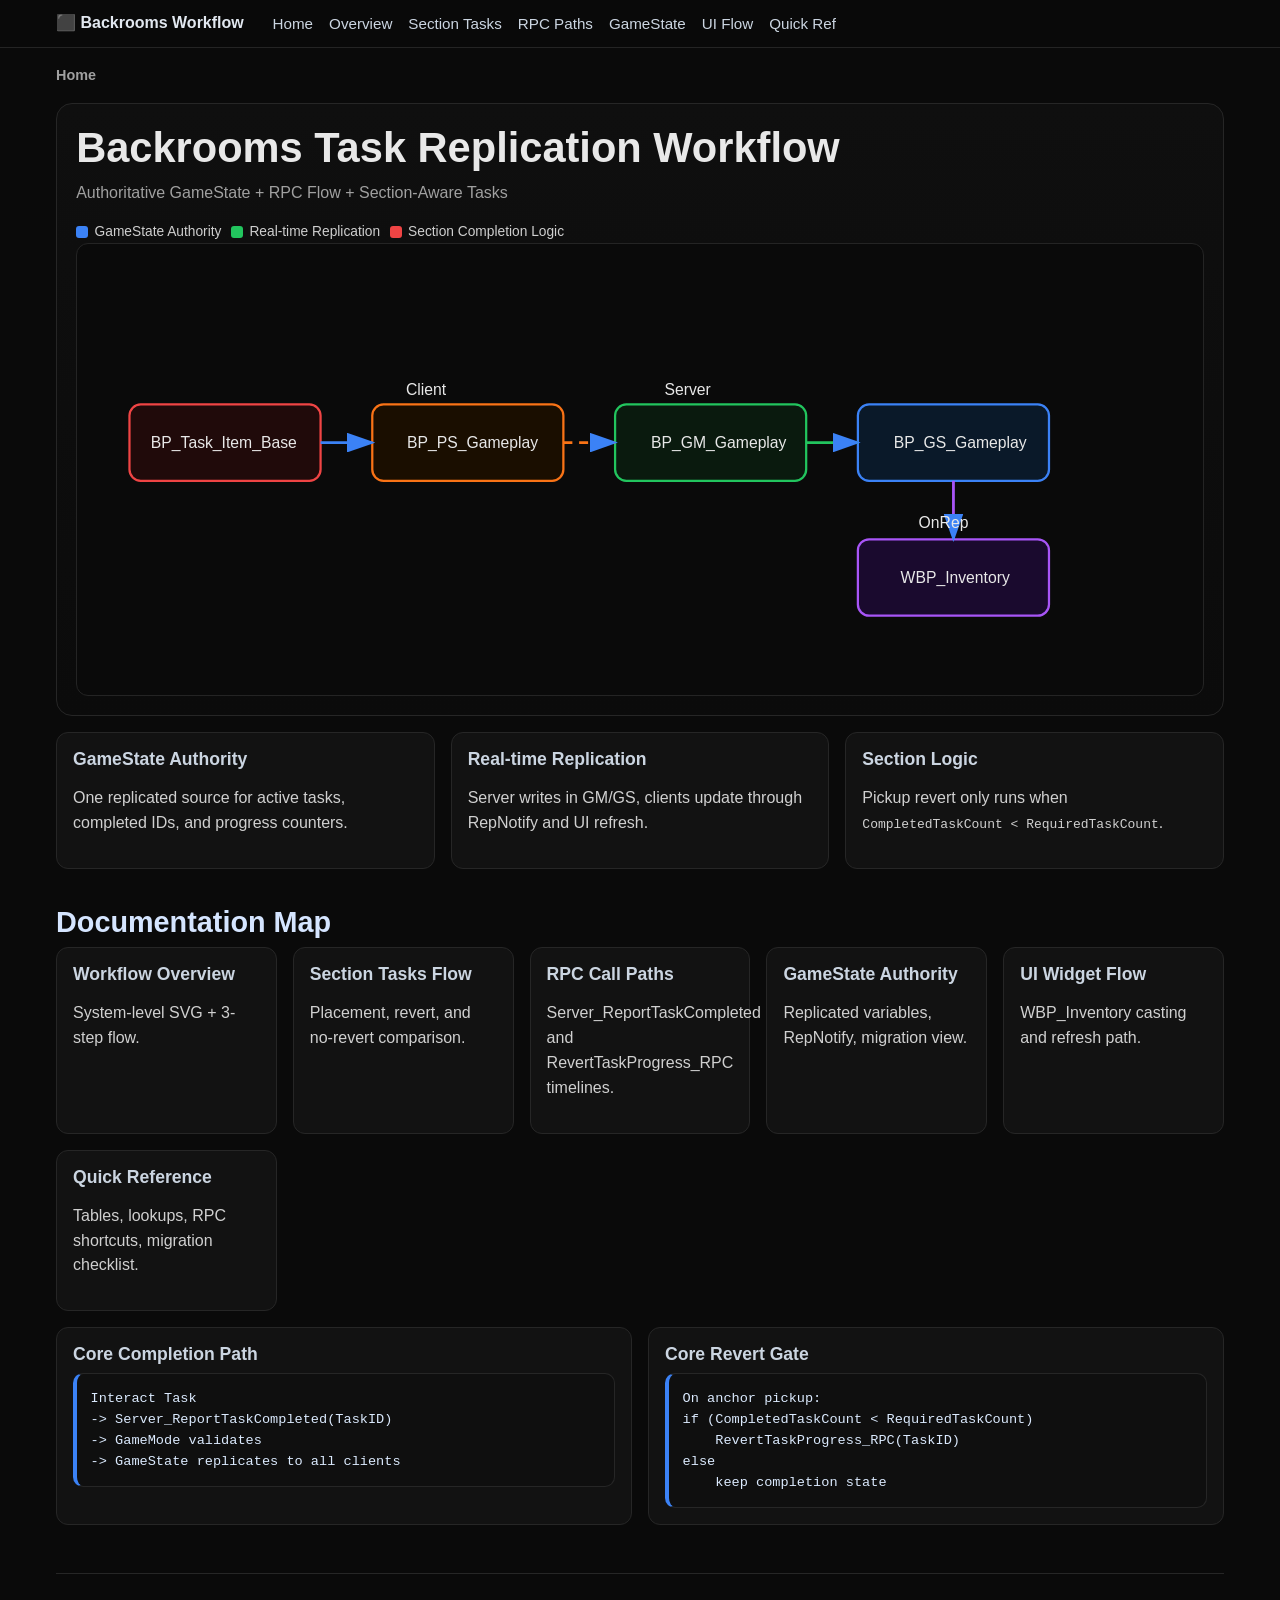
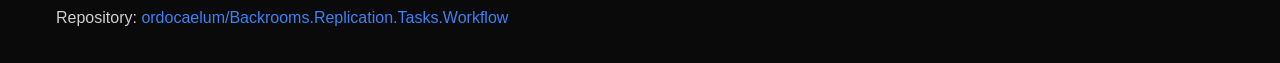
==== index.html @ 52500436 "docs: redesign workflow documentation with dark-theme diagram pages" ====
<!DOCTYPE html>
<html lang="en">
<head>
  <meta charset="UTF-8" />
  <meta name="viewport" content="width=device-width,initial-scale=1" />
  <title>Backrooms Task Replication Workflow</title>
  <link rel="stylesheet" href="docs/shared/style.css" />
  <link rel="stylesheet" href="docs/shared/layout.css" />
  <link rel="stylesheet" href="docs/shared/diagrams.css" />
  <link rel="stylesheet" href="docs/shared/animations.css" />
</head>
<body>
  <header class="nav"><div class="nav-inner"><span class="brand">⬛ Backrooms Workflow</span>
    <a href="index.html">Home</a><a href="docs/workflow-overview.html">Overview</a><a href="docs/section-tasks-flow.html">Section Tasks</a><a href="docs/rpc-call-paths.html">RPC Paths</a><a href="docs/gamestate-authority.html">GameState</a><a href="docs/ui-widget-flow.html">UI Flow</a><a href="docs/quick-reference.html">Quick Ref</a>
  </div></header>
  <main class="container stack">
    <div class="breadcrumb"><strong>Home</strong></div>
    <section class="hero fade-in">
      <h1>Backrooms Task Replication Workflow</h1>
      <p class="subtitle">Authoritative GameState + RPC Flow + Section-Aware Tasks</p>
      <div class="legend">
        <div class="legend-item"><span class="legend-dot" style="background:#3b82f6"></span>GameState Authority</div>
        <div class="legend-item"><span class="legend-dot" style="background:#22c55e"></span>Real-time Replication</div>
        <div class="legend-item"><span class="legend-dot" style="background:#ef4444"></span>Section Completion Logic</div>
      </div>
      <div class="diagram">
        <svg viewBox="0 0 980 380" xmlns="http://www.w3.org/2000/svg" aria-label="System overview">
          <defs><marker id="a1" markerWidth="10" markerHeight="7" refX="9" refY="3.5" orient="auto"><polygon points="0 0,10 3.5,0 7" fill="#3b82f6"/></marker></defs>
          <g class="diagram-node" data-tooltip="Player interaction with task actor"><rect class="diagram-box task" x="36" y="132" width="170" height="68"/><text class="diagram-text" x="55" y="171">BP_Task_Item_Base</text></g>
          <g class="diagram-node" data-tooltip="Client/server RPC bridge"><rect class="diagram-box ps" x="252" y="132" width="170" height="68"/><text class="diagram-text" x="283" y="171">BP_PS_Gameplay</text></g>
          <g class="diagram-node" data-tooltip="Server validation"><rect class="diagram-box gm" x="468" y="132" width="170" height="68"/><text class="diagram-text" x="500" y="171">BP_GM_Gameplay</text></g>
          <g class="diagram-node" data-tooltip="Replicated authority"><rect class="diagram-box gs" x="684" y="132" width="170" height="68"/><text class="diagram-text" x="716" y="171">BP_GS_Gameplay</text></g>
          <g class="diagram-node" data-tooltip="Widget refresh from OnRep"><rect class="diagram-box ui" x="684" y="252" width="170" height="68"/><text class="diagram-text" x="722" y="291">WBP_Inventory</text></g>
          <path class="flow-arrow gs" d="M206 166 L252 166" marker-end="url(#a1)"/>
          <path class="flow-arrow rpc" d="M422 166 L468 166" marker-end="url(#a1)"/>
          <path class="flow-arrow gm" d="M638 166 L684 166" marker-end="url(#a1)"/>
          <path class="flow-arrow ui" d="M769 200 L769 252" marker-end="url(#a1)"/>
          <text class="diagram-text" x="282" y="124">Client</text><text class="diagram-text" x="512" y="124">Server</text><text class="diagram-text" x="738" y="242">OnRep</text>
        </svg>
      </div>
    </section>

    <section class="grid-cards fade-in">
      <article class="card"><h3>GameState Authority</h3><p>One replicated source for active tasks, completed IDs, and progress counters.</p></article>
      <article class="card"><h3>Real-time Replication</h3><p>Server writes in GM/GS, clients update through RepNotify and UI refresh.</p></article>
      <article class="card"><h3>Section Logic</h3><p>Pickup revert only runs when <code>CompletedTaskCount &lt; RequiredTaskCount</code>.</p></article>
    </section>

    <section class="section fade-in">
      <h2>Documentation Map</h2>
      <div class="grid-cards">
        <a class="card" href="docs/workflow-overview.html"><h3>Workflow Overview</h3><p>System-level SVG + 3-step flow.</p></a>
        <a class="card" href="docs/section-tasks-flow.html"><h3>Section Tasks Flow</h3><p>Placement, revert, and no-revert comparison.</p></a>
        <a class="card" href="docs/rpc-call-paths.html"><h3>RPC Call Paths</h3><p>Server_ReportTaskCompleted and RevertTaskProgress_RPC timelines.</p></a>
        <a class="card" href="docs/gamestate-authority.html"><h3>GameState Authority</h3><p>Replicated variables, RepNotify, migration view.</p></a>
        <a class="card" href="docs/ui-widget-flow.html"><h3>UI Widget Flow</h3><p>WBP_Inventory casting and refresh path.</p></a>
        <a class="card" href="docs/quick-reference.html"><h3>Quick Reference</h3><p>Tables, lookups, RPC shortcuts, migration checklist.</p></a>
      </div>
    </section>

    <section class="grid-2 fade-in">
      <article class="card">
        <h3>Core Completion Path</h3>
        <div class="code-card"><pre>Interact Task
-> Server_ReportTaskCompleted(TaskID)
-> GameMode validates
-> GameState replicates to all clients</pre></div>
      </article>
      <article class="card">
        <h3>Core Revert Gate</h3>
        <div class="code-card"><pre>On anchor pickup:
if (CompletedTaskCount &lt; RequiredTaskCount)
    RevertTaskProgress_RPC(TaskID)
else
    keep completion state</pre></div>
      </article>
    </section>

    <footer>
      <p>Repository: <a href="https://github.com/ordocaelum/Backrooms.Replication.Tasks.Workflow">ordocaelum/Backrooms.Replication.Tasks.Workflow</a></p>
    </footer>
  </main>
  <div class="tooltip" id="tooltip"></div>
  <script>
    const tip = document.getElementById('tooltip');
    document.querySelectorAll('.diagram-node').forEach(n => {
      n.addEventListener('mousemove', e => { tip.style.display='block'; tip.style.left=(e.clientX+14)+'px'; tip.style.top=(e.clientY+12)+'px'; tip.textContent=n.dataset.tooltip||''; });
      n.addEventListener('mouseleave', () => tip.style.display='none');
    });
    const io = new IntersectionObserver(entries => entries.forEach(e=> e.target.classList.toggle('show',e.isIntersecting)), {threshold:.15});
    document.querySelectorAll('.fade-in').forEach(el=>io.observe(el));
  </script>
</body>
</html>
---- docs/shared/style.css ----
:root {
  --bg: #0a0a0a;
  --surface: #121212;
  --surface-2: #1a1a1a;
  --text: #e8e8e8;
  --text-muted: #a0a0a0;
  --border: #262626;
  --gs: #3b82f6;
  --gm: #22c55e;
  --ps: #f97316;
  --task: #ef4444;
  --ui: #a855f7;
  --pc: #eab308;
}
* { box-sizing: border-box; }
html, body { margin: 0; padding: 0; }
body {
  background: var(--bg);
  color: var(--text);
  font-family: Inter, Segoe UI, Roboto, Arial, sans-serif;
  line-height: 1.55;
}
a { color: var(--gs); text-decoration: none; }
a:hover { text-decoration: underline; }
h1, h2, h3 { margin: 0 0 .5rem; line-height: 1.2; }
h1 { font-size: clamp(1.8rem, 4vw, 2.6rem); }
h2 { font-size: clamp(1.3rem, 2.4vw, 1.8rem); color: #d5e5ff; }
h3 { font-size: 1.1rem; color: #cbd5e1; }
p, li { color: #d0d0d0; }
.small { font-size: .9rem; color: var(--text-muted); }
.hero {
  background: linear-gradient(180deg, #0f0f0f, #0b0b0b);
  border: 1px solid var(--border);
  border-radius: 16px;
  padding: 1.2rem;
}
.subtitle { color: var(--text-muted); margin: .4rem 0 1rem; }
.card {
  background: var(--surface);
  border: 1px solid var(--border);
  border-radius: 12px;
  padding: 1rem;
}
.card h3 { margin-top: 0; }
.badge {
  display: inline-block;
  padding: .15rem .5rem;
  border-radius: 999px;
  font-size: .72rem;
  font-weight: 700;
  letter-spacing: .03em;
}
.badge.gs { background: #0a1929; border: 1px solid var(--gs); color: #9ec5ff; }
.badge.gm { background: #0a1a0e; border: 1px solid var(--gm); color: #86efac; }
.badge.ps { background: #1a0e00; border: 1px solid var(--ps); color: #fdba74; }
.badge.task { background: #200a0a; border: 1px solid var(--task); color: #fda4af; }
.badge.ui { background: #1a0a2e; border: 1px solid var(--ui); color: #d8b4fe; }
.badge.pc { background: #1c1400; border: 1px solid var(--pc); color: #fde68a; }
.button {
  display: inline-block;
  border: 1px solid #334155;
  background: #111827;
  color: #dbeafe;
  border-radius: 10px;
  padding: .5rem .75rem;
  font-weight: 600;
}
.breadcrumb {
  display: flex;
  gap: .5rem;
  align-items: center;
  color: var(--text-muted);
  font-size: .9rem;
}
.breadcrumb span { opacity: .6; }
.code-card {
  background: #0f0f0f;
  border: 1px solid #262626;
  border-left: 4px solid var(--gs);
  border-radius: 10px;
  padding: .85rem;
  overflow: auto;
}
.code-card pre { margin: 0; font-family: ui-monospace, SFMono-Regular, Menlo, Consolas, monospace; font-size: .85rem; color: #dbeafe; }
.legend { display: flex; flex-wrap: wrap; gap: .6rem; }
.legend-item { display: flex; align-items: center; gap: .4rem; font-size: .86rem; color: #cfcfcf; }
.legend-dot { width: 12px; height: 12px; border-radius: 3px; }
input[type='search'] {
  width: 100%;
  background: #0f0f0f;
  border: 1px solid #303030;
  color: var(--text);
  border-radius: 10px;
  padding: .55rem .7rem;
}
.table-wrap { overflow: auto; }
table { width: 100%; border-collapse: collapse; font-size: .92rem; }
th, td { border-bottom: 1px solid #272727; padding: .6rem; text-align: left; }
th { color: #d1d5db; background: #121212; cursor: pointer; }
footer { border-top: 1px solid var(--border); margin-top: 2rem; padding-top: 1rem; color: var(--text-muted); }
---- docs/shared/layout.css ----
.container { max-width: 1200px; margin: 0 auto; padding: 1rem; }
.nav {
  position: sticky;
  top: 0;
  z-index: 20;
  background: rgba(10,10,10,.95);
  backdrop-filter: blur(8px);
  border-bottom: 1px solid #242424;
}
.nav-inner {
  max-width: 1200px;
  margin: 0 auto;
  display: flex;
  flex-wrap: wrap;
  gap: .6rem 1rem;
  align-items: center;
  padding: .7rem 1rem;
}
.nav a { color: #cbd5e1; font-size: .95rem; }
.nav .brand { font-weight: 700; color: #e2e8f0; margin-right: .8rem; }
.grid-2 { display: grid; grid-template-columns: repeat(2, minmax(0,1fr)); gap: 1rem; }
.grid-3 { display: grid; grid-template-columns: repeat(3, minmax(0,1fr)); gap: 1rem; }
.grid-cards { display: grid; grid-template-columns: repeat(auto-fit, minmax(220px,1fr)); gap: 1rem; }
.stack { display: grid; gap: 1rem; }
.cols-compare { display: grid; grid-template-columns: repeat(3, minmax(0,1fr)); gap: 1rem; }
.section { margin-top: 1.25rem; }
@media (max-width: 960px) {
  .grid-2, .grid-3, .cols-compare { grid-template-columns: 1fr; }
}
---- docs/shared/diagrams.css ----
.diagram {
  background: #0a0a0a;
  border: 1px solid #242424;
  border-radius: 12px;
  padding: .75rem;
  overflow: auto;
}
.diagram svg { width: 100%; height: auto; display: block; }
.diagram-box { fill: #1a1a1a; stroke-width: 2; rx: 10; ry: 10; }
.diagram-box.gs { stroke: #3b82f6; fill: #0a1929; }
.diagram-box.gm { stroke: #22c55e; fill: #0a1a0e; }
.diagram-box.ps { stroke: #f97316; fill: #1a0e00; }
.diagram-box.ui { stroke: #a855f7; fill: #1a0a2e; }
.diagram-box.task { stroke: #ef4444; fill: #200a0a; }
.diagram-box.pc { stroke: #eab308; fill: #1c1400; }
.diagram-text { fill: #e8e8e8; font-size: 14px; }
.flow-arrow { stroke-width: 2.5; fill: none; }
.flow-arrow.gs { stroke: #3b82f6; }
.flow-arrow.gm { stroke: #22c55e; }
.flow-arrow.ps { stroke: #f97316; }
.flow-arrow.ui { stroke: #a855f7; }
.flow-arrow.task { stroke: #ef4444; }
.flow-arrow.rpc { stroke: #f97316; stroke-dasharray: 8 6; }
.flow-arrow.revert { stroke: #ef4444; }
.diagram-node { transition: filter .18s ease, transform .18s ease; transform-origin: center; }
.diagram-node:hover, .diagram-node.active { filter: brightness(1.1) drop-shadow(0 0 6px rgba(255,255,255,.15)); }
.flow-arrow.highlight { stroke-width: 3.4; }
.tooltip {
  position: fixed;
  pointer-events: none;
  background: #101010;
  border: 1px solid #333;
  color: #eee;
  border-radius: 8px;
  padding: .35rem .5rem;
  font-size: .78rem;
  z-index: 1000;
  display: none;
}
---- docs/shared/animations.css ----
.fade-in { opacity: 0; transform: translateY(6px); transition: opacity .32s ease, transform .32s ease; }
.fade-in.show { opacity: 1; transform: translateY(0); }
.card, .hero, .diagram { transition: transform .15s ease, border-color .15s ease; }
.card:hover { transform: translateY(-2px); border-color: #3b82f6; }
.details-panel { border: 1px solid #262626; background: #101010; border-radius: 10px; padding: .65rem; }
details > summary { cursor: pointer; color: #d8dee9; font-weight: 600; }
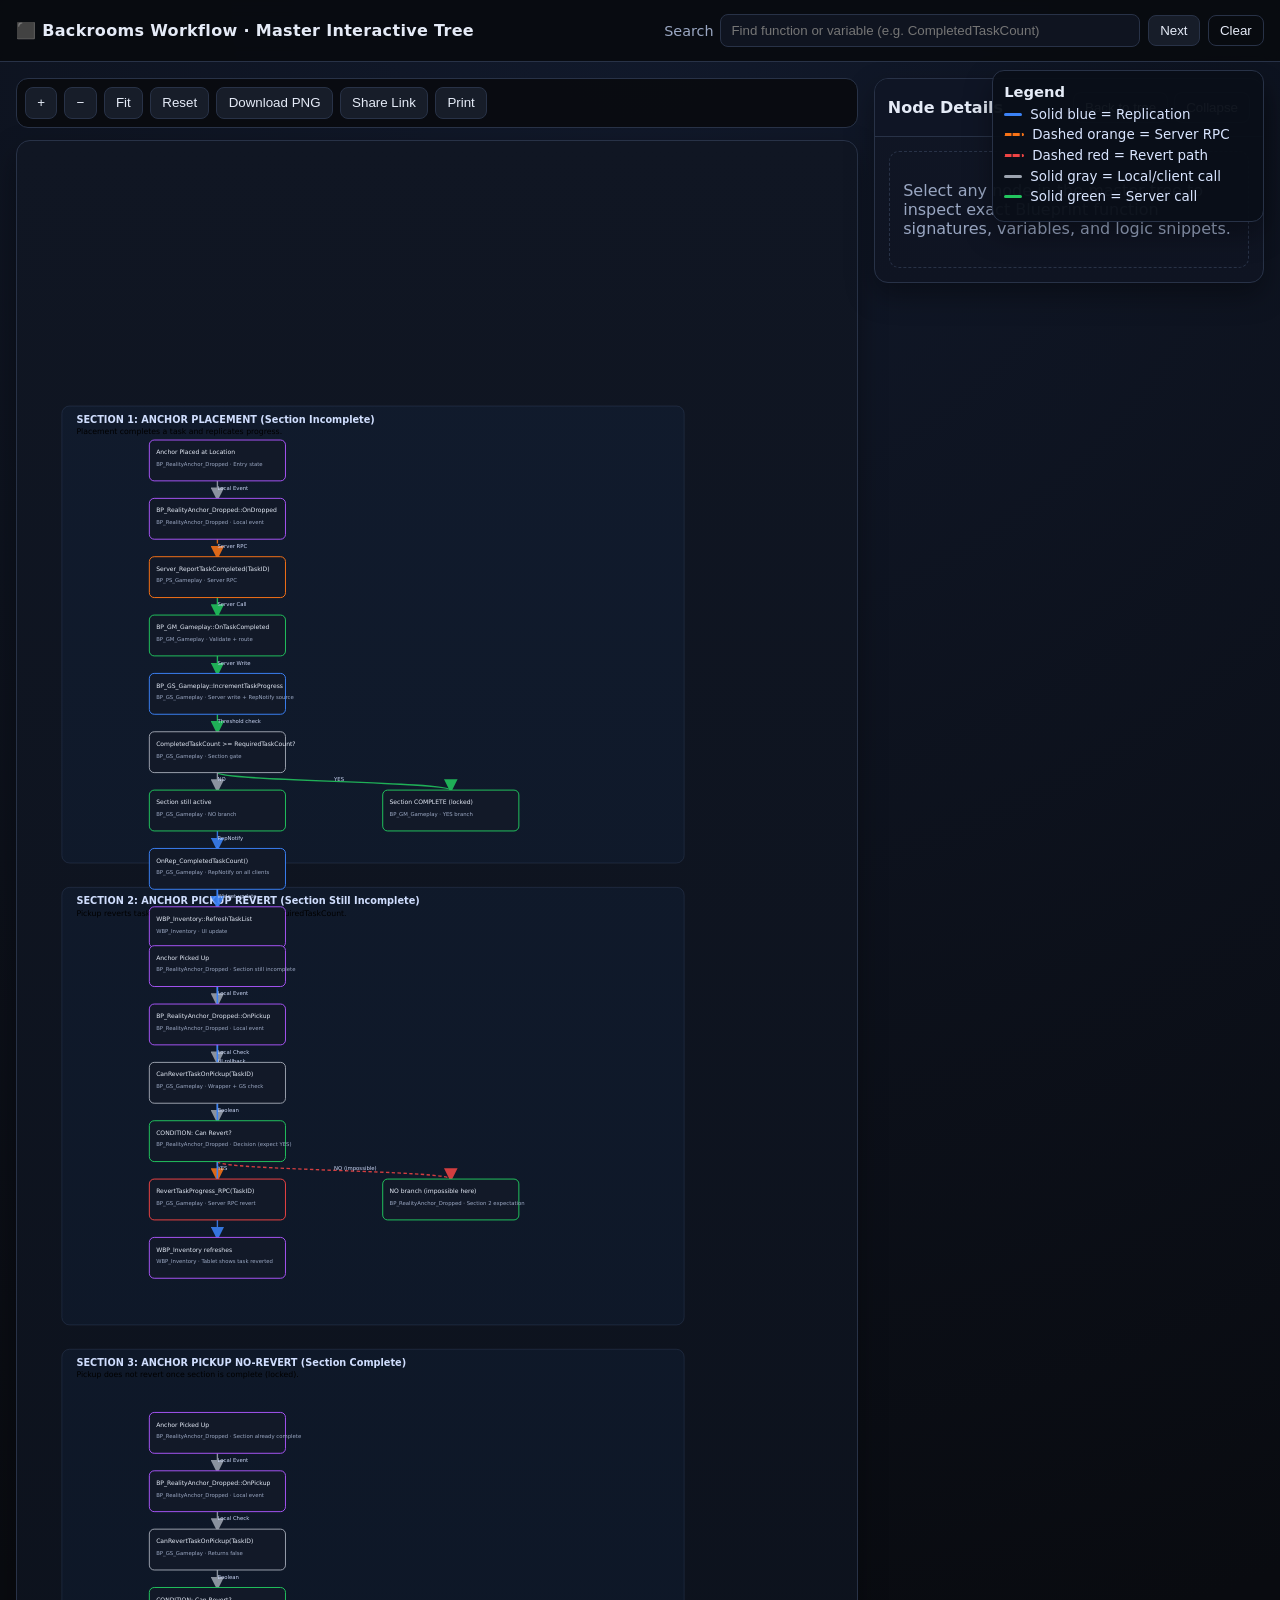
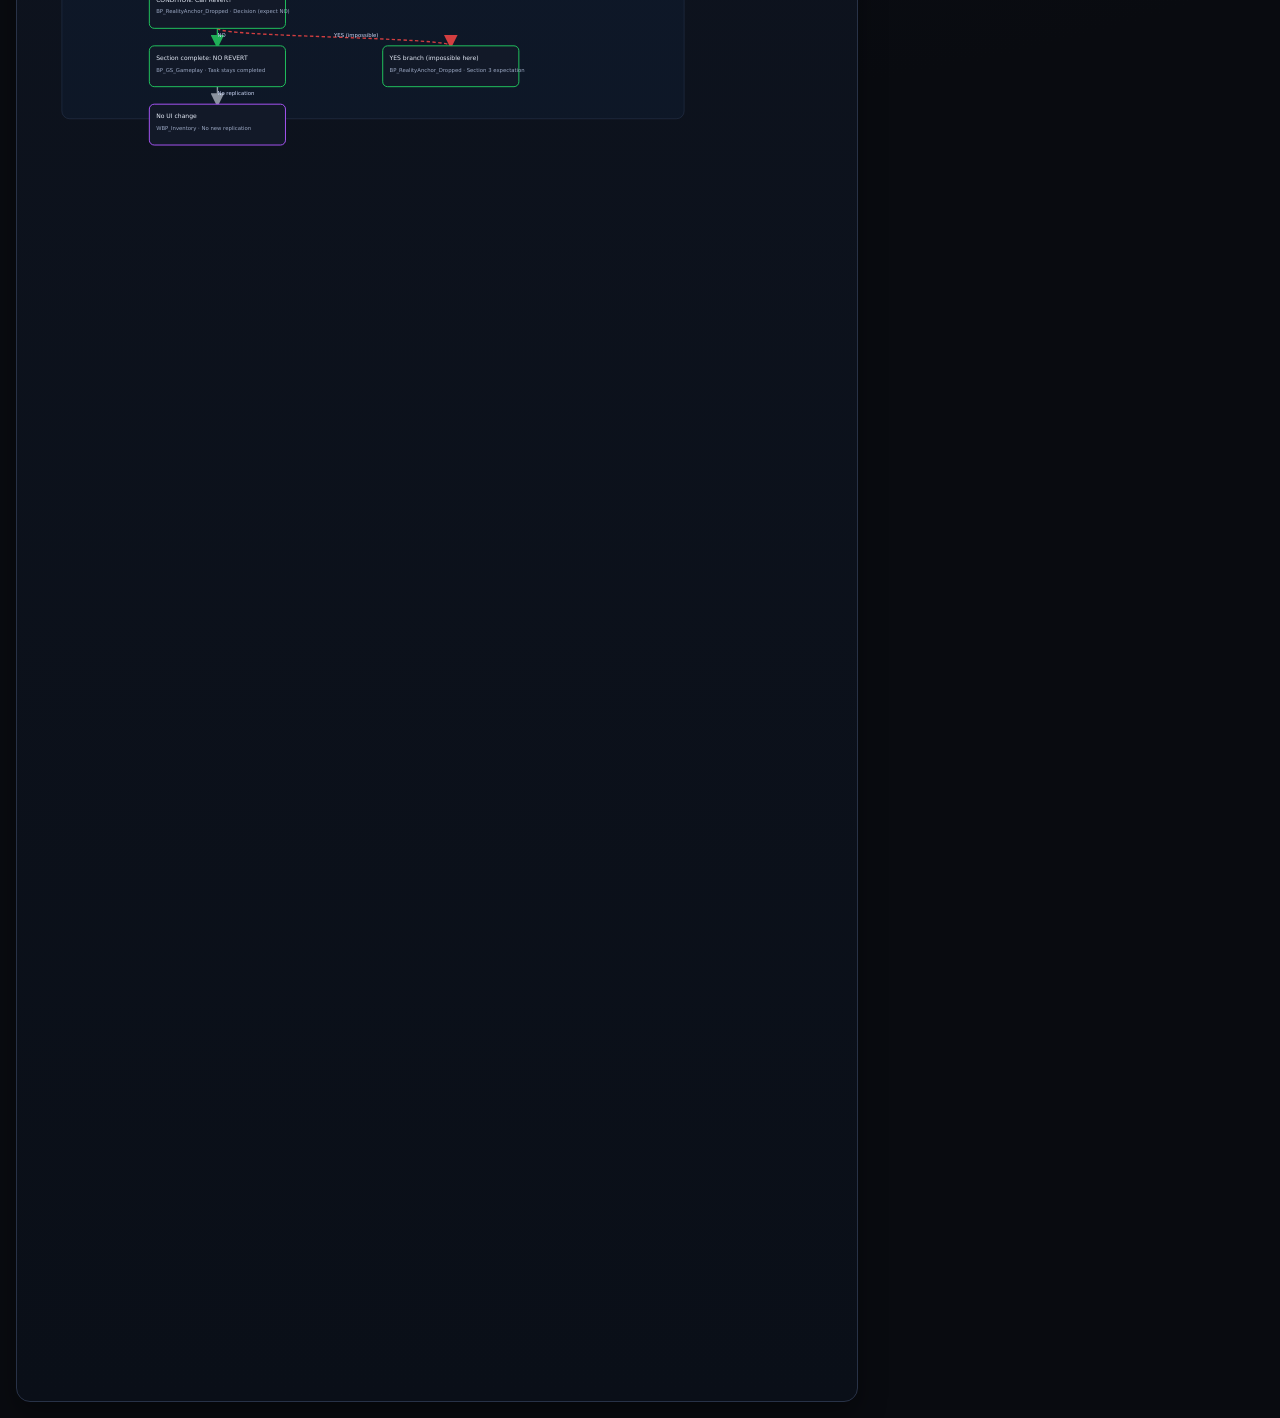
==== commit 540afee3: "feat: add master interactive workflow tree page" ====
--- a/index.html
+++ b/index.html
@@ -2,93 +2,90 @@
 <html lang="en">
 <head>
   <meta charset="UTF-8" />
-  <meta name="viewport" content="width=device-width,initial-scale=1" />
-  <title>Backrooms Task Replication Workflow</title>
-  <link rel="stylesheet" href="docs/shared/style.css" />
-  <link rel="stylesheet" href="docs/shared/layout.css" />
-  <link rel="stylesheet" href="docs/shared/diagrams.css" />
-  <link rel="stylesheet" href="docs/shared/animations.css" />
+  <meta name="viewport" content="width=device-width, initial-scale=1" />
+  <title>Master Interactive Tree | Backrooms Task Workflow</title>
+  <link rel="stylesheet" href="tree.css" />
 </head>
 <body>
-  <header class="nav"><div class="nav-inner"><span class="brand">⬛ Backrooms Workflow</span>
-    <a href="index.html">Home</a><a href="docs/workflow-overview.html">Overview</a><a href="docs/section-tasks-flow.html">Section Tasks</a><a href="docs/rpc-call-paths.html">RPC Paths</a><a href="docs/gamestate-authority.html">GameState</a><a href="docs/ui-widget-flow.html">UI Flow</a><a href="docs/quick-reference.html">Quick Ref</a>
-  </div></header>
-  <main class="container stack">
-    <div class="breadcrumb"><strong>Home</strong></div>
-    <section class="hero fade-in">
-      <h1>Backrooms Task Replication Workflow</h1>
-      <p class="subtitle">Authoritative GameState + RPC Flow + Section-Aware Tasks</p>
-      <div class="legend">
-        <div class="legend-item"><span class="legend-dot" style="background:#3b82f6"></span>GameState Authority</div>
-        <div class="legend-item"><span class="legend-dot" style="background:#22c55e"></span>Real-time Replication</div>
-        <div class="legend-item"><span class="legend-dot" style="background:#ef4444"></span>Section Completion Logic</div>
+  <header class="topbar">
+    <div class="brand">⬛ Backrooms Workflow · Master Interactive Tree</div>
+    <div class="topbar-actions">
+      <label class="search-wrap" for="treeSearch">
+        <span>Search</span>
+        <input id="treeSearch" type="search" placeholder="Find function or variable (e.g. CompletedTaskCount)" autocomplete="off" />
+      </label>
+      <button id="searchNext" type="button" class="btn">Next</button>
+      <button id="resetHighlights" type="button" class="btn ghost">Clear</button>
+      <button id="toggleSidebarMobile" type="button" class="btn mobile-only">Details</button>
+    </div>
+  </header>
+
+  <aside class="legend" aria-label="Arrow legend">
+    <h2>Legend</h2>
+    <ul>
+      <li><span class="swatch replication"></span>Solid blue = Replication</li>
+      <li><span class="swatch rpc"></span>Dashed orange = Server RPC</li>
+      <li><span class="swatch revert"></span>Dashed red = Revert path</li>
+      <li><span class="swatch local"></span>Solid gray = Local/client call</li>
+      <li><span class="swatch server"></span>Solid green = Server call</li>
+    </ul>
+  </aside>
+
+  <main class="layout">
+    <section class="tree-pane" aria-label="Master workflow tree">
+      <div class="tree-controls">
+        <button id="zoomIn" type="button" class="btn">+</button>
+        <button id="zoomOut" type="button" class="btn">−</button>
+        <button id="fitToScreen" type="button" class="btn">Fit</button>
+        <button id="resetZoom" type="button" class="btn">Reset</button>
+        <button id="downloadImage" type="button" class="btn">Download PNG</button>
+        <button id="shareNode" type="button" class="btn">Share Link</button>
+        <button id="printView" type="button" class="btn">Print</button>
       </div>
-      <div class="diagram">
-        <svg viewBox="0 0 980 380" xmlns="http://www.w3.org/2000/svg" aria-label="System overview">
-          <defs><marker id="a1" markerWidth="10" markerHeight="7" refX="9" refY="3.5" orient="auto"><polygon points="0 0,10 3.5,0 7" fill="#3b82f6"/></marker></defs>
-          <g class="diagram-node" data-tooltip="Player interaction with task actor"><rect class="diagram-box task" x="36" y="132" width="170" height="68"/><text class="diagram-text" x="55" y="171">BP_Task_Item_Base</text></g>
-          <g class="diagram-node" data-tooltip="Client/server RPC bridge"><rect class="diagram-box ps" x="252" y="132" width="170" height="68"/><text class="diagram-text" x="283" y="171">BP_PS_Gameplay</text></g>
-          <g class="diagram-node" data-tooltip="Server validation"><rect class="diagram-box gm" x="468" y="132" width="170" height="68"/><text class="diagram-text" x="500" y="171">BP_GM_Gameplay</text></g>
-          <g class="diagram-node" data-tooltip="Replicated authority"><rect class="diagram-box gs" x="684" y="132" width="170" height="68"/><text class="diagram-text" x="716" y="171">BP_GS_Gameplay</text></g>
-          <g class="diagram-node" data-tooltip="Widget refresh from OnRep"><rect class="diagram-box ui" x="684" y="252" width="170" height="68"/><text class="diagram-text" x="722" y="291">WBP_Inventory</text></g>
-          <path class="flow-arrow gs" d="M206 166 L252 166" marker-end="url(#a1)"/>
-          <path class="flow-arrow rpc" d="M422 166 L468 166" marker-end="url(#a1)"/>
-          <path class="flow-arrow gm" d="M638 166 L684 166" marker-end="url(#a1)"/>
-          <path class="flow-arrow ui" d="M769 200 L769 252" marker-end="url(#a1)"/>
-          <text class="diagram-text" x="282" y="124">Client</text><text class="diagram-text" x="512" y="124">Server</text><text class="diagram-text" x="738" y="242">OnRep</text>
+
+      <div id="treeViewport" class="tree-viewport">
+        <svg id="masterTreeSvg" role="img" aria-labelledby="treeTitle treeDesc">
+          <title id="treeTitle">Master interactive flow for task replication and anchor pickup</title>
+          <desc id="treeDesc">Three vertically stacked sections: anchor placement, anchor pickup revert, and anchor pickup no-revert.</desc>
+          <defs>
+            <marker id="arrow-replication" markerWidth="10" markerHeight="10" refX="8" refY="5" orient="auto">
+              <path d="M0,0 L10,5 L0,10 z" fill="#3b82f6"></path>
+            </marker>
+            <marker id="arrow-rpc" markerWidth="10" markerHeight="10" refX="8" refY="5" orient="auto">
+              <path d="M0,0 L10,5 L0,10 z" fill="#f97316"></path>
+            </marker>
+            <marker id="arrow-revert" markerWidth="10" markerHeight="10" refX="8" refY="5" orient="auto">
+              <path d="M0,0 L10,5 L0,10 z" fill="#ef4444"></path>
+            </marker>
+            <marker id="arrow-local" markerWidth="10" markerHeight="10" refX="8" refY="5" orient="auto">
+              <path d="M0,0 L10,5 L0,10 z" fill="#9ca3af"></path>
+            </marker>
+            <marker id="arrow-server" markerWidth="10" markerHeight="10" refX="8" refY="5" orient="auto">
+              <path d="M0,0 L10,5 L0,10 z" fill="#22c55e"></path>
+            </marker>
+          </defs>
+          <g id="viewportGroup"></g>
         </svg>
       </div>
     </section>
 
-    <section class="grid-cards fade-in">
-      <article class="card"><h3>GameState Authority</h3><p>One replicated source for active tasks, completed IDs, and progress counters.</p></article>
-      <article class="card"><h3>Real-time Replication</h3><p>Server writes in GM/GS, clients update through RepNotify and UI refresh.</p></article>
-      <article class="card"><h3>Section Logic</h3><p>Pickup revert only runs when <code>CompletedTaskCount &lt; RequiredTaskCount</code>.</p></article>
-    </section>
+    <aside id="detailPanel" class="detail-panel" aria-live="polite">
+      <header class="panel-header">
+        <h2>Node Details</h2>
+        <div class="panel-header-actions">
+          <button id="backToTree" type="button" class="btn ghost">Back to tree</button>
+          <button id="collapsePanel" type="button" class="btn ghost" aria-expanded="true">Collapse</button>
+          <button id="closeSidebarMobile" type="button" class="btn ghost mobile-only">Close</button>
+        </div>
+      </header>
+      <div id="detailContent" class="panel-content">
+        <div class="empty-state">
+          <p>Select any node in the master tree to inspect exact Blueprint function signatures, variables, and logic snippets.</p>
+        </div>
+      </div>
+    </aside>
+  </main>
 
-    <section class="section fade-in">
-      <h2>Documentation Map</h2>
-      <div class="grid-cards">
-        <a class="card" href="docs/workflow-overview.html"><h3>Workflow Overview</h3><p>System-level SVG + 3-step flow.</p></a>
-        <a class="card" href="docs/section-tasks-flow.html"><h3>Section Tasks Flow</h3><p>Placement, revert, and no-revert comparison.</p></a>
-        <a class="card" href="docs/rpc-call-paths.html"><h3>RPC Call Paths</h3><p>Server_ReportTaskCompleted and RevertTaskProgress_RPC timelines.</p></a>
-        <a class="card" href="docs/gamestate-authority.html"><h3>GameState Authority</h3><p>Replicated variables, RepNotify, migration view.</p></a>
-        <a class="card" href="docs/ui-widget-flow.html"><h3>UI Widget Flow</h3><p>WBP_Inventory casting and refresh path.</p></a>
-        <a class="card" href="docs/quick-reference.html"><h3>Quick Reference</h3><p>Tables, lookups, RPC shortcuts, migration checklist.</p></a>
-      </div>
-    </section>
-
-    <section class="grid-2 fade-in">
-      <article class="card">
-        <h3>Core Completion Path</h3>
-        <div class="code-card"><pre>Interact Task
--> Server_ReportTaskCompleted(TaskID)
--> GameMode validates
--> GameState replicates to all clients</pre></div>
-      </article>
-      <article class="card">
-        <h3>Core Revert Gate</h3>
-        <div class="code-card"><pre>On anchor pickup:
-if (CompletedTaskCount &lt; RequiredTaskCount)
-    RevertTaskProgress_RPC(TaskID)
-else
-    keep completion state</pre></div>
-      </article>
-    </section>
-
-    <footer>
-      <p>Repository: <a href="https://github.com/ordocaelum/Backrooms.Replication.Tasks.Workflow">ordocaelum/Backrooms.Replication.Tasks.Workflow</a></p>
-    </footer>
-  </main>
-  <div class="tooltip" id="tooltip"></div>
-  <script>
-    const tip = document.getElementById('tooltip');
-    document.querySelectorAll('.diagram-node').forEach(n => {
-      n.addEventListener('mousemove', e => { tip.style.display='block'; tip.style.left=(e.clientX+14)+'px'; tip.style.top=(e.clientY+12)+'px'; tip.textContent=n.dataset.tooltip||''; });
-      n.addEventListener('mouseleave', () => tip.style.display='none');
-    });
-    const io = new IntersectionObserver(entries => entries.forEach(e=> e.target.classList.toggle('show',e.isIntersecting)), {threshold:.15});
-    document.querySelectorAll('.fade-in').forEach(el=>io.observe(el));
-  </script>
+  <script src="tree.js"></script>
 </body>
 </html>
--- a/tree.css
+++ b/tree.css
@@ -0,0 +1,426 @@
+:root {
+  --bg: #090b10;
+  --surface: #11151d;
+  --surface-2: #171d29;
+  --border: #283247;
+  --text: #e5ebf7;
+  --muted: #9aa7c2;
+  --local: #9ca3af;
+  --replication: #3b82f6;
+  --rpc: #f97316;
+  --revert: #ef4444;
+  --server: #22c55e;
+  --purple: #a855f7;
+  --shadow: 0 12px 28px rgba(0, 0, 0, 0.35);
+}
+
+* { box-sizing: border-box; }
+
+html,
+body {
+  margin: 0;
+  background: radial-gradient(circle at top, #11192b 0, var(--bg) 55%);
+  color: var(--text);
+  font-family: Inter, Segoe UI, system-ui, -apple-system, sans-serif;
+}
+
+body {
+  min-height: 100vh;
+}
+
+.topbar {
+  position: sticky;
+  top: 0;
+  z-index: 60;
+  display: flex;
+  gap: 1rem;
+  justify-content: space-between;
+  align-items: center;
+  padding: 0.9rem 1rem;
+  border-bottom: 1px solid var(--border);
+  background: rgba(9, 11, 16, 0.95);
+  backdrop-filter: blur(8px);
+}
+
+.brand {
+  font-weight: 650;
+  letter-spacing: 0.02em;
+}
+
+.topbar-actions {
+  display: flex;
+  align-items: center;
+  gap: 0.5rem;
+  flex-wrap: wrap;
+  justify-content: flex-end;
+}
+
+.search-wrap {
+  display: flex;
+  align-items: center;
+  gap: 0.4rem;
+  color: var(--muted);
+  font-size: 0.9rem;
+}
+
+.search-wrap input {
+  width: min(420px, 48vw);
+  border: 1px solid var(--border);
+  background: #0f1420;
+  color: var(--text);
+  border-radius: 8px;
+  padding: 0.48rem 0.65rem;
+}
+
+.btn {
+  border: 1px solid var(--border);
+  color: var(--text);
+  background: var(--surface-2);
+  padding: 0.45rem 0.7rem;
+  border-radius: 8px;
+  cursor: pointer;
+}
+
+.btn:hover { filter: brightness(1.15); }
+.btn.ghost { background: transparent; }
+
+.layout {
+  display: grid;
+  grid-template-columns: minmax(0, 1fr) 390px;
+  gap: 1rem;
+  align-items: start;
+  padding: 1rem;
+}
+
+.tree-pane {
+  min-height: calc(100vh - 88px);
+}
+
+.tree-controls {
+  position: sticky;
+  top: 66px;
+  z-index: 40;
+  display: flex;
+  flex-wrap: wrap;
+  gap: 0.45rem;
+  background: rgba(9, 11, 16, 0.92);
+  border: 1px solid var(--border);
+  border-radius: 12px;
+  padding: 0.5rem;
+  margin-bottom: 0.8rem;
+}
+
+.tree-viewport {
+  background: linear-gradient(180deg, #101623 0%, #0a0f18 100%);
+  border: 1px solid var(--border);
+  border-radius: 14px;
+  overflow: auto;
+  min-height: 76vh;
+  box-shadow: var(--shadow);
+}
+
+#masterTreeSvg {
+  width: 100%;
+  min-width: 1150px;
+  display: block;
+}
+
+.section-band {
+  fill: rgba(59, 130, 246, 0.045);
+  stroke: rgba(120, 145, 197, 0.3);
+  stroke-width: 1;
+  rx: 16;
+}
+
+.section-title {
+  fill: #d0defe;
+  font-size: 20px;
+  font-weight: 680;
+}
+
+.node {
+  cursor: pointer;
+  transition: opacity 0.15s ease, transform 0.15s ease;
+}
+
+.node rect {
+  fill: #121928;
+  stroke-width: 2;
+  rx: 10;
+}
+
+.node text {
+  fill: var(--text);
+  font-size: 12.5px;
+  pointer-events: none;
+}
+
+.node .node-sub {
+  fill: var(--muted);
+  font-size: 11px;
+}
+
+.node.type-event rect { stroke: #a855f7; }
+.node.type-function rect { stroke: #3b82f6; }
+.node.type-check rect { stroke: #9ca3af; }
+.node.type-rpc rect { stroke: #f97316; }
+.node.type-decision rect { stroke: #22c55e; }
+.node.type-revert rect { stroke: #ef4444; }
+
+.node.active rect {
+  stroke: #f8fafc;
+  stroke-width: 2.8;
+  filter: drop-shadow(0 0 7px rgba(148, 197, 255, 0.75));
+}
+
+.node.hovered rect {
+  filter: drop-shadow(0 0 8px rgba(248, 250, 252, 0.35));
+}
+
+.node.faded,
+.edge.faded {
+  opacity: 0.18;
+}
+
+.node.search-match rect {
+  stroke: #fde68a;
+  stroke-width: 2.6;
+}
+
+.edge {
+  fill: none;
+  stroke-width: 2.8;
+  opacity: 0.88;
+  transition: opacity 0.15s ease, stroke-width 0.15s ease;
+}
+
+.edge-label {
+  fill: #cad6f5;
+  font-size: 11px;
+}
+
+.edge.replication { stroke: var(--replication); marker-end: url(#arrow-replication); }
+.edge.rpc { stroke: var(--rpc); stroke-dasharray: 9 5; marker-end: url(#arrow-rpc); }
+.edge.revert { stroke: var(--revert); stroke-dasharray: 7 5; marker-end: url(#arrow-revert); }
+.edge.local { stroke: var(--local); marker-end: url(#arrow-local); }
+.edge.server { stroke: var(--server); marker-end: url(#arrow-server); }
+
+.edge.highlight {
+  stroke-width: 4.2;
+  opacity: 1;
+}
+
+.detail-panel {
+  position: sticky;
+  top: 66px;
+  max-height: calc(100vh - 78px);
+  overflow: auto;
+  border: 1px solid var(--border);
+  border-radius: 14px;
+  background: linear-gradient(180deg, #101625 0%, #0f1422 100%);
+  box-shadow: var(--shadow);
+  transition: width 0.2s ease, transform 0.2s ease;
+}
+
+.detail-panel.collapsed .panel-content {
+  display: none;
+}
+
+.panel-header {
+  position: sticky;
+  top: 0;
+  z-index: 5;
+  display: flex;
+  justify-content: space-between;
+  gap: 0.5rem;
+  align-items: center;
+  background: rgba(16, 22, 37, 0.98);
+  border-bottom: 1px solid var(--border);
+  padding: 0.8rem;
+}
+
+.panel-header h2 { font-size: 1rem; margin: 0; }
+.panel-header-actions { display: flex; gap: 0.35rem; flex-wrap: wrap; }
+
+.panel-content { padding: 0.9rem; }
+
+.detail-block {
+  border: 1px solid var(--border);
+  border-radius: 10px;
+  padding: 0.7rem;
+  background: rgba(21, 28, 45, 0.6);
+  margin-bottom: 0.7rem;
+}
+
+.detail-block h3 {
+  margin: 0 0 0.45rem;
+  font-size: 0.9rem;
+  color: #d7e5ff;
+}
+
+.meta-grid {
+  display: grid;
+  grid-template-columns: 120px 1fr;
+  gap: 0.35rem 0.5rem;
+  font-size: 0.88rem;
+}
+
+.meta-grid dt { color: var(--muted); }
+.meta-grid dd { margin: 0; }
+
+.list,
+.links {
+  margin: 0;
+  padding-left: 1rem;
+}
+
+.list li,
+.links li {
+  margin-bottom: 0.35rem;
+  font-size: 0.88rem;
+}
+
+.code {
+  margin: 0;
+  white-space: pre-wrap;
+  font-family: ui-monospace, SFMono-Regular, Menlo, Consolas, monospace;
+  font-size: 0.82rem;
+  color: #d6ecff;
+  background: #0b101a;
+  border: 1px solid var(--border);
+  border-radius: 8px;
+  padding: 0.6rem;
+}
+
+.links button {
+  border: none;
+  padding: 0;
+  background: none;
+  color: #93c5fd;
+  cursor: pointer;
+  text-decoration: underline;
+}
+
+.legend {
+  position: fixed;
+  right: 1rem;
+  top: 4.4rem;
+  z-index: 55;
+  width: 272px;
+  background: rgba(10, 15, 24, 0.96);
+  border: 1px solid var(--border);
+  border-radius: 12px;
+  padding: 0.7rem;
+  box-shadow: var(--shadow);
+}
+
+.legend h2 {
+  font-size: 0.92rem;
+  margin: 0 0 0.45rem;
+}
+
+.legend ul {
+  margin: 0;
+  padding-left: 0;
+  list-style: none;
+}
+
+.legend li {
+  display: flex;
+  align-items: center;
+  gap: 0.5rem;
+  margin-bottom: 0.35rem;
+  color: #d9e5ff;
+  font-size: 0.84rem;
+}
+
+.swatch {
+  width: 18px;
+  height: 3px;
+  border-radius: 99px;
+  display: inline-block;
+}
+
+.swatch.replication { background: var(--replication); }
+.swatch.rpc { border-top: 3px dashed var(--rpc); height: 0; width: 20px; }
+.swatch.revert { border-top: 3px dashed var(--revert); height: 0; width: 20px; }
+.swatch.local { background: var(--local); }
+.swatch.server { background: var(--server); }
+
+.mobile-only { display: none; }
+
+.empty-state {
+  color: var(--muted);
+  border: 1px dashed var(--border);
+  border-radius: 10px;
+  padding: 0.8rem;
+}
+
+@media (max-width: 1200px) {
+  .legend { width: 240px; }
+  .layout { grid-template-columns: minmax(0, 1fr) 350px; }
+}
+
+@media (max-width: 980px) {
+  .layout {
+    grid-template-columns: 1fr;
+  }
+
+  .search-wrap input {
+    width: min(320px, 70vw);
+  }
+
+  .legend {
+    position: static;
+    margin: 0.75rem 1rem 0;
+    width: auto;
+  }
+
+  .detail-panel {
+    position: fixed;
+    right: 0;
+    top: 0;
+    height: 100vh;
+    max-height: 100vh;
+    width: min(90vw, 420px);
+    border-radius: 0;
+    transform: translateX(101%);
+    z-index: 80;
+  }
+
+  .detail-panel.mobile-open {
+    transform: translateX(0);
+  }
+
+  .mobile-only { display: inline-block; }
+}
+
+@media print {
+  .topbar,
+  .legend,
+  .tree-controls,
+  #collapsePanel,
+  #closeSidebarMobile,
+  #toggleSidebarMobile,
+  #searchNext,
+  #resetHighlights {
+    display: none !important;
+  }
+
+  .layout {
+    grid-template-columns: 1fr;
+    padding: 0;
+  }
+
+  .tree-viewport {
+    border: none;
+    min-height: auto;
+  }
+
+  .detail-panel {
+    position: static;
+    max-height: none;
+    border: none;
+    box-shadow: none;
+  }
+}
